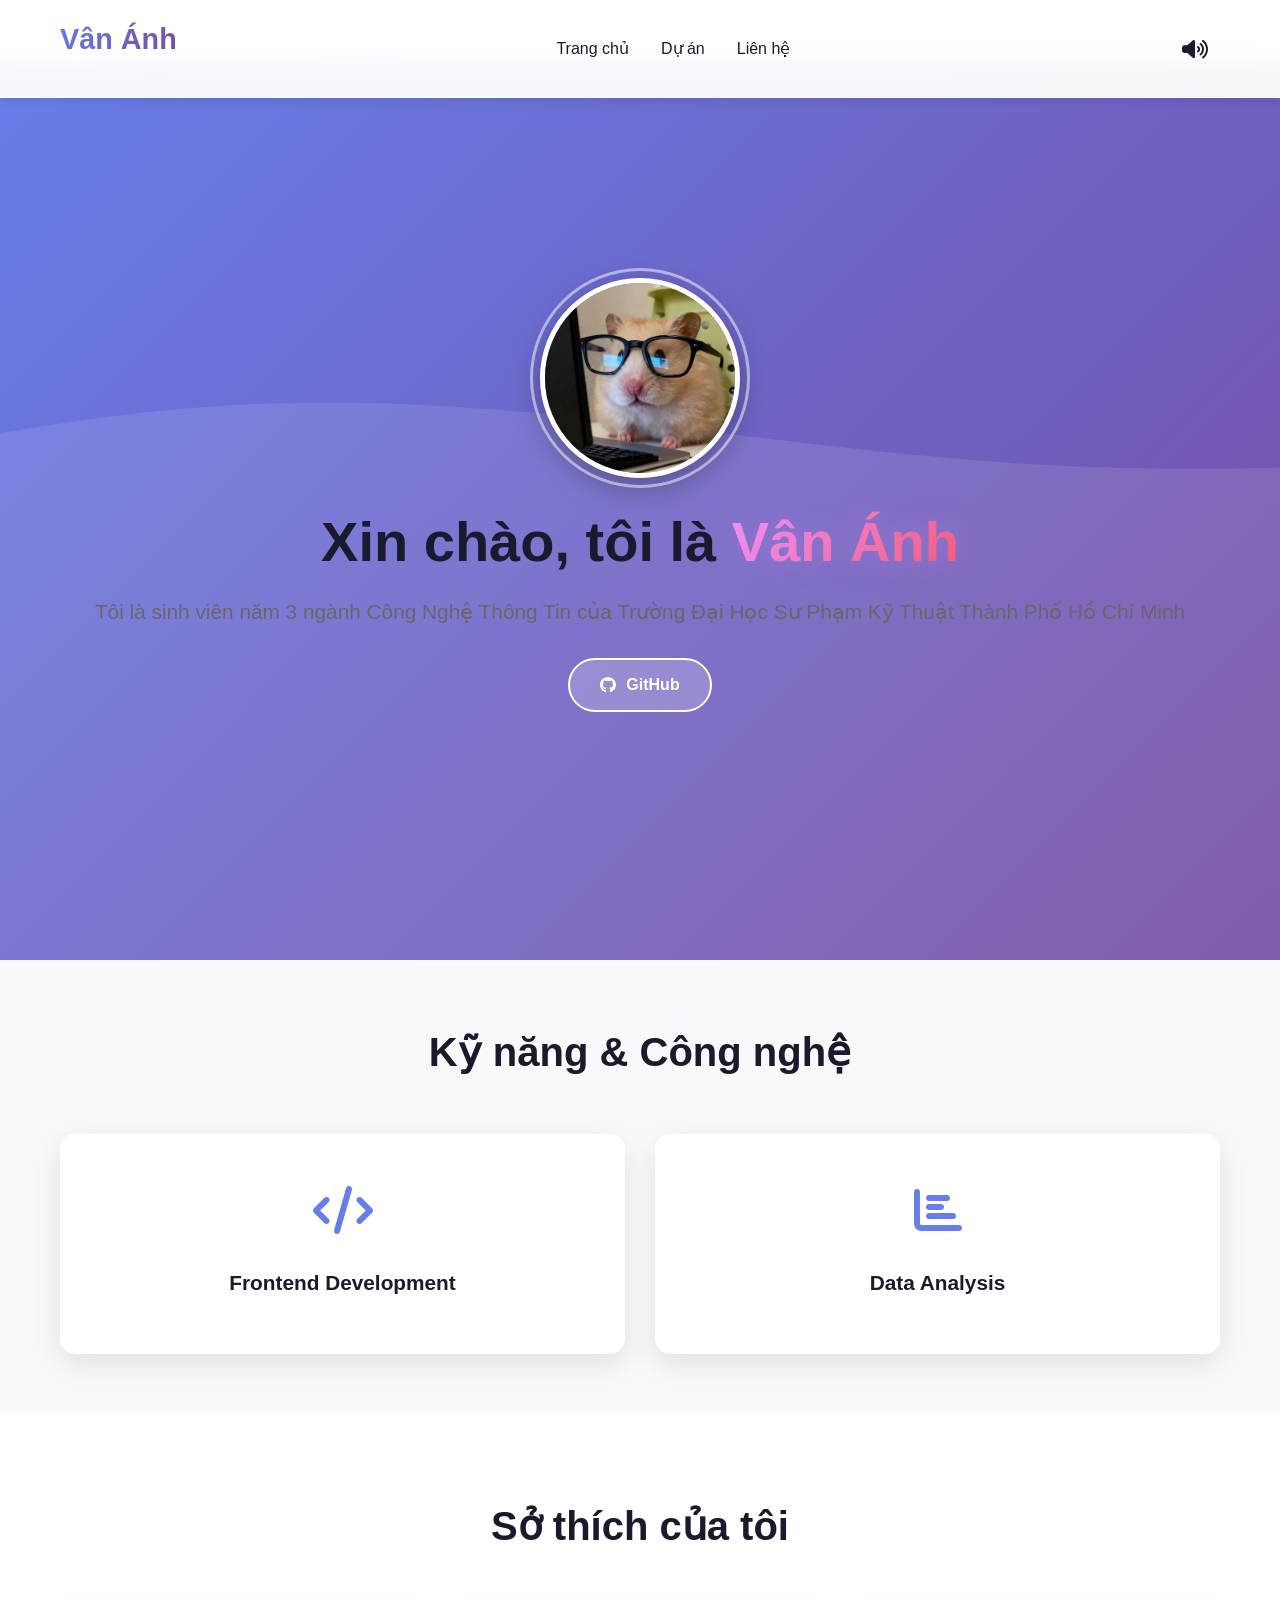
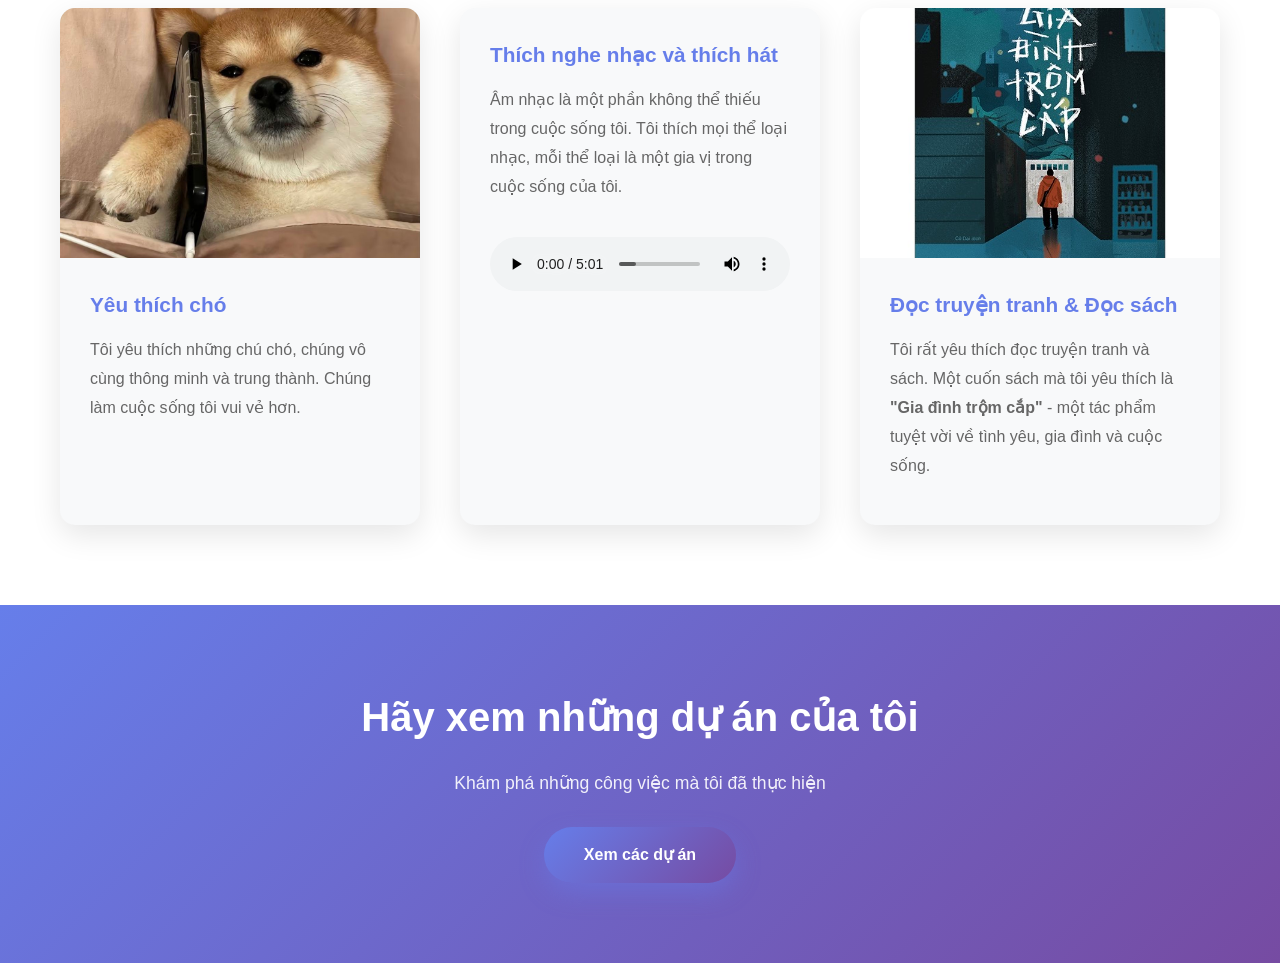
==== index.html @ 2f1a9554 "first commit" ====
<!DOCTYPE html>
<html lang="vi">
<head>
    <meta charset="UTF-8">
    <meta name="viewport" content="width=device-width, initial-scale=1.0">
    <title>Vân Ánh - Portfolio</title>
    <link rel="stylesheet" href="assets/main.css">
    <link rel="stylesheet" href="https://cdnjs.cloudflare.com/ajax/libs/font-awesome/6.4.0/css/all.min.css">
</head>
<body>

<!-- Background Audio -->
<audio id="bgAudio" loop style="display: none;">
    <source src="assets/resources/audio/background.mp3" type="audio/mpeg">
</audio>

<!-- Navigation -->
<nav class="navbar">
    <div class="navbar-container">
        <h2 class="logo">Vân Ánh</h2>
        <ul class="nav-menu">
            <li><a href="index.html" class="active">Trang chủ</a></li>
            <li><a href="project.html">Dự án</a></li>
            <li><a href="contact.html">Liên hệ</a></li>
        </ul>
        <!-- Music Toggle Button -->
        <button class="music-toggle" id="musicToggle" title="Bật/Tắt nhạc nền">
            <i class="fas fa-volume-up"></i>
        </button>
        <div class="hamburger">
            <span></span>
            <span></span>
            <span></span>
        </div>
    </div>
</nav>

<!-- Hero Section -->
<header class="hero" role="banner">
    <div class="hero-content">
        <div class="avatar-wrapper">
            <img src="assets/resources/image/avt.jpg" class="avatar" alt="Avatar của Vân Ánh" loading="lazy" decoding="async">
            <div class="avatar-border"></div>
        </div>
        <h1 class="title">Xin chào, tôi là <span class="highlight">Vân Ánh</span></h1>
        <p class="subtitle">Tôi là sinh viên năm 3 ngành Công Nghệ Thông Tin của Trường Đại Học Sư Phạm Kỹ Thuật Thành Phố Hồ Chí Minh</p>
        <nav class="social-links" aria-label="Mạng xã hội">
            <a href="https://github.com/Anhhvann" target="_blank" rel="noopener noreferrer" class="social-btn">
                <i class="fab fa-github" aria-hidden="true"></i> GitHub
            </a>
        </nav>
    </div>
    <div class="animated-bg" aria-hidden="true"></div>
</header>
<!-- Features Section -->
<section class="features" aria-labelledby="skills-heading">
    <div class="container">
        <h2 id="skills-heading">Kỹ năng & Công nghệ</h2>
        <div class="features-grid">
            <article class="feature-card">
                <div class="feature-icon"><i class="fas fa-code" aria-hidden="true"></i></div>
                <h3>Frontend Development</h3>
            </article>
            <article class="feature-card">
                <div class="feature-icon"><i class="fas fa-chart-bar" aria-hidden="true"></i></div>
                <h3>Data Analysis</h3>
            </article>
        </div>
    </div>
</section>

<!-- Interests Section -->
<section class="interests" aria-labelledby="interests-heading">
    <div class="container">
        <h2 id="interests-heading">Sở thích của tôi</h2>
        <div class="interests-grid">
            <!-- Interest 1: Dogs -->
            <article class="interest-card">
                <div class="interest-image">
                    <img src="assets/resources/image/dog.jpg" alt="Yêu thích những chú chó" loading="lazy" decoding="async">
                </div>
                <div class="interest-content">
                    <h3>Yêu thích chó</h3>
                    <p>Tôi yêu thích những chú chó, chúng vô cùng thông minh và trung thành. Chúng làm cuộc sống tôi vui vẻ hơn.</p>
                </div>
            </article>

            <!-- Interest 2: Singing -->
            <article class="interest-card">
                <div class="interest-content">
                    <h3>Thích nghe nhạc và thích hát</h3>
                    <p>Âm nhạc là một phần không thể thiếu trong cuộc sống tôi. Tôi thích mọi thể loại nhạc, mỗi thể loại là một gia vị trong cuộc sống của tôi.</p>
                    <div class="voice-player">
                        <audio controls style="width: 100%; margin-top: 15px;">
                            <source src="assets/resources/audio/myvoice.mp3" type="audio/mpeg">
                            Trình duyệt của bạn không hỗ trợ audio.
                        </audio>
                    </div>
                </div>
            </article>

            <!-- Interest 3: Reading Comics -->
            <article class="interest-card">
                <div class="interest-image">
                    <img src="assets/resources/image/book.jpeg" alt="Yêu thích đọc truyện tranh và sách" loading="lazy" decoding="async">
                </div>
                <div class="interest-content">
                    <h3>Đọc truyện tranh & Đọc sách</h3>
                    <p>Tôi rất yêu thích đọc truyện tranh và sách. Một cuốn sách mà tôi yêu thích là <strong>"Gia đình trộm cắp"</strong> - một tác phẩm tuyệt vời về tình yêu, gia đình và cuộc sống.</p>
                </div>
            </article>
        </div>
    </div>
</section>

<!-- CTA Section -->
<section class="cta-section" aria-labelledby="cta-heading">
    <div class="container">
        <h2 id="cta-heading">Hãy xem những dự án của tôi</h2>
        <p>Khám phá những công việc mà tôi đã thực hiện</p>
        <a href="project.html" class="btn btn-primary">Xem các dự án</a>
    </div>
</section>

<script src="assets/main.js"></script>
</body>
</html>
---- assets/main.css ----
/* ==================== VARIABLES & GLOBALS ==================== */
:root {
    --primary-color: #667eea;
    --secondary-color: #764ba2;
    --accent-color: #f093fb;
    --dark-bg: #0f0f23;
    --light-bg: #f8f9fa;
    --text-dark: #1a1a2e;
    --text-light: #666;
    --white: #ffffff;
    --border-color: #e0e0e0;
    --shadow: 0 10px 30px rgba(0, 0, 0, 0.1);
    --shadow-lg: 0 20px 60px rgba(0, 0, 0, 0.15);
    --transition: all 0.3s ease;
    --border-radius: 15px;
}

* {
    margin: 0;
    padding: 0;
    box-sizing: border-box;
}

html {
    scroll-behavior: smooth;
}

body {
    font-family: 'Segoe UI', Tahoma, Geneva, Verdana, sans-serif;
    color: var(--text-dark);
    background: var(--light-bg);
    line-height: 1.6;
    overflow-x: hidden;
}

/* Screen Reader Only */
.sr-only {
    position: absolute;
    width: 1px;
    height: 1px;
    padding: 0;
    margin: -1px;
    overflow: hidden;
    clip: rect(0, 0, 0, 0);
    white-space: nowrap;
    border-width: 0;
}

/* ==================== CONTAINER & UTILITIES ==================== */
.container {
    max-width: 1200px;
    margin: 0 auto;
    padding: 0 20px;
}

section {
    padding: 60px 0;
}

h1, h2, h3, h4, h5, h6 {
    color: var(--text-dark);
    font-weight: 700;
}

h2 {
    font-size: 2.5rem;
    margin-bottom: 20px;
    text-align: center;
}

p {
    color: var(--text-light);
}

a {
    text-decoration: none;
    color: var(--primary-color);
    transition: var(--transition);
}

a:hover {
    color: var(--secondary-color);
}

/* ==================== NAVBAR ==================== */
.navbar {
    position: fixed;
    top: 0;
    width: 100%;
    z-index: 1000;
    background: rgba(255, 255, 255, 0.95);
    backdrop-filter: blur(10px);
    -webkit-backdrop-filter: blur(10px);
    box-shadow: 0 2px 10px rgba(0, 0, 0, 0.1);
    padding: 1rem 0;
}

.navbar-container {
    max-width: 1200px;
    margin: 0 auto;
    padding: 0 20px;
    display: flex;
    justify-content: space-between;
    align-items: center;
}

.logo {
    font-size: 1.8rem;
    font-weight: 700;
    background: linear-gradient(135deg, var(--primary-color), var(--secondary-color));
    -webkit-background-clip: text;
    -webkit-text-fill-color: transparent;
    background-clip: text;
}

.nav-menu {
    display: flex;
    list-style: none;
    gap: 2rem;
}

.nav-menu a {
    color: var(--text-dark);
    font-weight: 500;
    position: relative;
    transition: var(--transition);
}

.nav-menu a::after {
    content: '';
    position: absolute;
    bottom: -5px;
    left: 0;
    width: 0;
    height: 2px;
    background: linear-gradient(135deg, var(--primary-color), var(--secondary-color));
    transition: var(--transition);
}

.nav-menu a:hover::after,
.nav-menu a.active::after {
    width: 100%;
}

.hamburger {
    display: none;
    flex-direction: column;
    cursor: pointer;
}

.hamburger span {
    width: 25px;
    height: 3px;
    background: var(--text-dark);
    margin: 5px 0;
    border-radius: 3px;
    transition: var(--transition);
}

/* ==================== MUSIC TOGGLE BUTTON ==================== */
.music-toggle {
    background: none;
    border: none;
    color: var(--text-dark);
    font-size: 1.3rem;
    cursor: pointer;
    padding: 8px 12px;
    transition: var(--transition);
    position: relative;
    display: flex;
    align-items: center;
    justify-content: center;
}

.music-toggle:hover {
    color: var(--primary-color);
    transform: scale(1.15);
}

.music-toggle.playing i {
    animation: music-pulse 0.6s ease-in-out infinite;
}

@keyframes music-pulse {
    0%, 100% { transform: scale(1); }
    50% { transform: scale(1.2); }
}

/* ==================== HERO SECTION ==================== */
.hero {
    margin-top: 60px;
    min-height: 100vh;
    display: flex;
    align-items: center;
    justify-content: center;
    position: relative;
    overflow: hidden;
    background: linear-gradient(135deg, #667eea 0%, #764ba2 100%);
}

.animated-bg {
    position: absolute;
    top: 0;
    left: 0;
    width: 100%;
    height: 100%;
    background: url('data:image/svg+xml,<svg xmlns="http://www.w3.org/2000/svg" viewBox="0 0 1440 320"><path fill="rgba(255,255,255,0.1)" fill-opacity="1" d="M0,96L48,112C96,128,192,160,288,160C384,160,480,128,576,122.7C672,117,768,139,864,144C960,149,1056,139,1152,128C1248,117,1344,107,1392,101.3L1440,96L1440,320L1392,320C1344,320,1248,320,1152,320C1056,320,960,320,864,320C768,320,672,320,576,320C480,320,384,320,288,320C192,320,96,320,48,320L0,320Z"></path></svg>') no-repeat bottom;
    background-size: cover;
    animation: float 6s ease-in-out infinite;
}

@keyframes float {
    0%, 100% { transform: translateY(0px); }
    50% { transform: translateY(-20px); }
}

.hero-content {
    position: relative;
    z-index: 1;
    text-align: center;
    color: white;
    animation: slideInUp 0.8s ease-out;
}

@keyframes slideInUp {
    from {
        opacity: 0;
        transform: translateY(30px);
    }
    to {
        opacity: 1;
        transform: translateY(0);
    }
}

.avatar-wrapper {
    position: relative;
    width: 200px;
    height: 200px;
    margin: 0 auto 30px;
}

.avatar {
    width: 100%;
    height: 100%;
    border-radius: 50%;
    object-fit: cover;
    border: 5px solid white;
    box-shadow: 0 10px 30px rgba(0, 0, 0, 0.3);
    animation: zoomIn 0.8s ease-out;
}

@keyframes zoomIn {
    from {
        opacity: 0;
        transform: scale(0.8);
    }
    to {
        opacity: 1;
        transform: scale(1);
    }
}

.avatar-border {
    position: absolute;
    top: -10px;
    left: -10px;
    width: calc(100% + 20px);
    height: calc(100% + 20px);
    border: 3px solid rgba(255, 255, 255, 0.5);
    border-radius: 50%;
    animation: spin 3s linear infinite;
}

@keyframes spin {
    from { transform: rotate(0deg); }
    to { transform: rotate(360deg); }
}

.title {
    font-size: 3.5rem;
    font-weight: 700;
    margin: 20px 0;
    line-height: 1.2;
}

.highlight {
    background: linear-gradient(135deg, #f093fb, #f5576c);
    -webkit-background-clip: text;
    -webkit-text-fill-color: transparent;
    background-clip: text;
    text-shadow: 0 0 30px rgba(240, 147, 251, 0.3);
}

.subtitle {
    font-size: 1.3rem;
    margin: 15px 0 30px;
    opacity: 0.95;
    font-weight: 300;
}

.social-links {
    display: flex;
    gap: 20px;
    justify-content: center;
    flex-wrap: wrap;
    margin: 30px 0;
}

.social-btn {
    display: inline-flex;
    align-items: center;
    gap: 10px;
    padding: 12px 30px;
    background: rgba(255, 255, 255, 0.2);
    color: white;
    border-radius: 50px;
    border: 2px solid white;
    font-weight: 600;
    transition: var(--transition);
    backdrop-filter: blur(10px);
}

.social-btn:hover {
    background: white;
    color: var(--primary-color);
    transform: translateY(-3px);
    box-shadow: 0 10px 25px rgba(0, 0, 0, 0.2);
}

.scroll-down {
    position: absolute;
    bottom: 30px;
    left: 50%;
    transform: translateX(-50%);
    display: flex;
    flex-direction: column;
    align-items: center;
    color: white;
    cursor: pointer;
    animation: bounce 2s infinite;
}

@keyframes bounce {
    0%, 100% { transform: translateX(-50%) translateY(0); }
    50% { transform: translateX(-50%) translateY(-10px); }
}

.scroll-down i {
    margin-top: 10px;
    font-size: 1.5rem;
}

/* ==================== AUDIO SECTION ==================== */
.audio-section {
    background: var(--white);
    text-align: center;
}

.audio-section h2 {
    color: var(--primary-color);
    margin-bottom: 30px;
}

.audio-box {
    max-width: 600px;
    margin: 0 auto;
    padding: 30px;
    background: var(--light-bg);
    border-radius: 15px;
    box-shadow: var(--shadow);
}

.audio-box audio {
    width: 100%;
    outline: none;
}

/* ==================== FEATURES SECTION ==================== */
.features {
    background: var(--light-bg);
}

.features h2 {
    color: var(--text-dark);
    margin-bottom: 50px;
}

.features-grid {
    display: grid;
    grid-template-columns: repeat(auto-fit, minmax(300px, 1fr));
    gap: 30px;
}

.feature-card {
    background: white;
    padding: 40px 30px;
    border-radius: 15px;
    text-align: center;
    box-shadow: var(--shadow);
    transition: var(--transition);
    cursor: pointer;
    position: relative;
    overflow: hidden;
}

.feature-card::before {
    content: '';
    position: absolute;
    top: 0;
    left: -100%;
    width: 100%;
    height: 100%;
    background: linear-gradient(135deg, var(--primary-color), var(--secondary-color));
    transition: var(--transition);
    z-index: -1;
}

.feature-card:hover::before {
    left: 0;
}

.feature-card:hover {
    transform: translateY(-10px);
    box-shadow: var(--shadow-lg);
}

.feature-card:hover .feature-icon {
    color: white;
    transform: scale(1.1) rotateZ(10deg);
}

.feature-card:hover h3,
.feature-card:hover p {
    color: white;
}

.feature-icon {
    font-size: 3rem;
    color: var(--primary-color);
    margin-bottom: 15px;
    transition: var(--transition);
}

.feature-card h3 {
    margin: 15px 0;
    font-size: 1.3rem;
}

.feature-card p {
    font-size: 0.95rem;
}

/* ==================== INTERESTS SECTION ==================== */
.interests {
    background: white;
    padding: 80px 0;
}

.interests h2 {
    color: var(--text-dark);
    margin-bottom: 50px;
    text-align: center;
}

.interests-grid {
    display: grid;
    grid-template-columns: repeat(auto-fit, minmax(350px, 1fr));
    gap: 40px;
}

.interest-card {
    background: var(--light-bg);
    border-radius: var(--border-radius);
    overflow: hidden;
    box-shadow: var(--shadow);
    transition: var(--transition);
}

.interest-card:hover {
    transform: translateY(-10px);
    box-shadow: var(--shadow-lg);
}

.interest-image {
    width: 100%;
    height: 250px;
    overflow: hidden;
    background: linear-gradient(135deg, var(--primary-color), var(--secondary-color));
}

.interest-image img {
    width: 100%;
    height: 100%;
    object-fit: cover;
    transition: var(--transition);
}

.interest-card:hover .interest-image img {
    transform: scale(1.05);
}

.interest-content {
    padding: 30px;
}

.interest-content h3 {
    font-size: 1.3rem;
    margin-bottom: 15px;
    color: var(--primary-color);
}

.interest-content p {
    color: var(--text-light);
    line-height: 1.8;
    margin-bottom: 15px;
}

.voice-player {
    margin-top: 20px;
}

.voice-player audio {
    border-radius: 8px;
}

/* ==================== PROJECTS SECTION ==================== */
.page-header {
    background: linear-gradient(135deg, var(--primary-color), var(--secondary-color));
    color: white;
    text-align: center;
    padding: 100px 0 60px;
    margin-top: 60px;
}

.page-header h1 {
    color: white;
    font-size: 2.5rem;
    margin-bottom: 10px;
}

.page-header p {
    color: rgba(255, 255, 255, 0.9);
    font-size: 1.1rem;
}

.projects-section {
    background: var(--light-bg);
    padding: 80px 0;
}

.projects-grid {
    display: grid;
    grid-template-columns: repeat(auto-fit, minmax(350px, 1fr));
    gap: 40px;
}

.project-card {
    background: white;
    border-radius: 15px;
    overflow: hidden;
    box-shadow: var(--shadow);
    transition: var(--transition);
    animation: fadeInUp 0.6s ease-out both;
}

@keyframes fadeInUp {
    from {
        opacity: 0;
        transform: translateY(30px);
    }
    to {
        opacity: 1;
        transform: translateY(0);
    }
}

.project-card:hover {
    transform: translateY(-15px);
    box-shadow: var(--shadow-lg);
}

.project-image {
    position: relative;
    overflow: hidden;
    height: 250px;
    background: linear-gradient(135deg, #667eea, #764ba2);
}

.project-image img {
    width: 100%;
    height: 100%;
    object-fit: cover;
    transition: var(--transition);
}

.project-card:hover .project-image img {
    transform: scale(1.1);
}

.project-overlay {
    position: absolute;
    top: 0;
    left: 0;
    width: 100%;
    height: 100%;
    background: rgba(102, 126, 234, 0.9);
    display: flex;
    align-items: center;
    justify-content: center;
    opacity: 0;
    transition: var(--transition);
}

.project-card:hover .project-overlay {
    opacity: 1;
}

.project-links {
    display: flex;
    gap: 15px;
}

.project-link {
    display: inline-flex;
    align-items: center;
    gap: 8px;
    padding: 10px 20px;
    background: white;
    color: var(--primary-color);
    border-radius: 25px;
    font-weight: 600;
    transition: var(--transition);
}

.project-link:hover {
    background: var(--accent-color);
    color: white;
    transform: scale(1.05);
}

.project-content {
    padding: 25px;
}

.project-content h3 {
    font-size: 1.3rem;
    margin-bottom: 8px;
}

.project-tech {
    color: var(--primary-color);
    font-weight: 600;
    font-size: 0.9rem;
    margin-bottom: 12px;
}

.project-desc {
    color: var(--text-light);
    font-size: 0.95rem;
    margin-bottom: 15px;
}

.project-tags {
    display: flex;
    flex-wrap: wrap;
    gap: 8px;
}

.tag {
    display: inline-block;
    padding: 5px 12px;
    background: var(--light-bg);
    color: var(--primary-color);
    border-radius: 20px;
    font-size: 0.85rem;
    font-weight: 600;
    transition: var(--transition);
}

.tag:hover {
    background: var(--primary-color);
    color: white;
}

/* ==================== CTA SECTION ==================== */
.cta-section {
    background: linear-gradient(135deg, var(--primary-color), var(--secondary-color));
    color: white;
    text-align: center;
    padding: 80px 0;
}

.cta-section h2 {
    color: white;
    font-size: 2.5rem;
}

.cta-section p {
    color: rgba(255, 255, 255, 0.9);
    font-size: 1.1rem;
    margin-bottom: 30px;
}

.cta-links {
    display: flex;
    gap: 20px;
    justify-content: center;
    flex-wrap: wrap;
}

/* ==================== BUTTONS ==================== */
.btn {
    display: inline-flex;
    align-items: center;
    gap: 10px;
    padding: 15px 40px;
    border-radius: 50px;
    font-weight: 600;
    font-size: 1rem;
    transition: var(--transition);
    cursor: pointer;
    border: none;
    text-decoration: none;
}

.btn-primary {
    background: linear-gradient(135deg, var(--primary-color), var(--secondary-color));
    color: white;
    box-shadow: 0 10px 25px rgba(102, 126, 234, 0.4);
}

.btn-primary:hover {
    transform: translateY(-3px);
    box-shadow: 0 15px 35px rgba(102, 126, 234, 0.6);
}

.btn-secondary {
    background: rgba(255, 255, 255, 0.2);
    color: white;
    border: 2px solid white;
    backdrop-filter: blur(10px);
}

.btn-secondary:hover {
    background: white;
    color: var(--primary-color);
}

/* ==================== FOOTER ==================== */
.footer {
    background: var(--text-dark);
    color: white;
    padding: 60px 0 20px;
}

.footer-content {
    display: grid;
    grid-template-columns: repeat(auto-fit, minmax(250px, 1fr));
    gap: 40px;
    margin-bottom: 40px;
}

.footer-section h3 {
    color: var(--primary-color);
    margin-bottom: 15px;
}

.footer-section p {
    color: rgba(255, 255, 255, 0.7);
}

.footer-section ul {
    list-style: none;
}

.footer-section ul li {
    margin-bottom: 10px;
}

.footer-section a {
    color: rgba(255, 255, 255, 0.7);
    transition: var(--transition);
}

.footer-section a:hover {
    color: var(--primary-color);
}

.social-icons {
    display: flex;
    gap: 15px;
}

.social-icons a {
    width: 40px;
    height: 40px;
    display: flex;
    align-items: center;
    justify-content: center;
    background: rgba(255, 255, 255, 0.1);
    border-radius: 50%;
    transition: var(--transition);
}

.social-icons a:hover {
    background: var(--primary-color);
    transform: translateY(-3px);
}

.footer-bottom {
    border-top: 1px solid rgba(255, 255, 255, 0.1);
    padding-top: 20px;
    text-align: center;
    color: rgba(255, 255, 255, 0.6);
}

/* ==================== RESPONSIVE DESIGN ==================== */
@media (max-width: 768px) {
    .hamburger {
        display: flex;
    }

    .nav-menu {
        position: fixed;
        left: -100%;
        top: 60px;
        flex-direction: column;
        background: white;
        width: 100%;
        text-align: center;
        transition: 0.3s;
        box-shadow: 0 10px 27px rgba(0, 0, 0, 0.1);
        padding: 20px 0;
    }

    .nav-menu.active {
        left: 0;
    }

    .title {
        font-size: 2.5rem;
    }

    .subtitle {
        font-size: 1rem;
    }

    h2 {
        font-size: 2rem;
    }

    .projects-grid {
        grid-template-columns: 1fr;
    }

    .feature-card {
        padding: 30px 20px;
    }

    .social-links {
        flex-direction: column;
    }

    .social-btn {
        width: 100%;
        justify-content: center;
    }

    .cta-links {
        flex-direction: column;
    }

    .btn {
        width: 100%;
        justify-content: center;
    }

    section {
        padding: 40px 0;
    }
}

@media (max-width: 480px) {
    .title {
        font-size: 2rem;
    }

    h2 {
        font-size: 1.5rem;
    }

    .projects-grid {
        gap: 20px;
    }

    .nav-menu {
        gap: 1rem;
    }

    .avatar-wrapper {
        width: 150px;
        height: 150px;
    }

    .feature-icon {
        font-size: 2.5rem;
    }
}

/* ==================== RIPPLE EFFECT ==================== */
.ripple {
    position: absolute;
    border-radius: 50%;
    background: rgba(255, 255, 255, 0.6);
    transform: scale(0);
    animation: ripple-animation 0.6s ease-out;
    pointer-events: none;
}

@keyframes ripple-animation {
    to {
        transform: scale(4);
        opacity: 0;
    }
}

/* ==================== SCROLL TO TOP BUTTON ==================== */
#scrollToTopBtn {
    position: fixed;
    bottom: 30px;
    right: 30px;
    width: 50px;
    height: 50px;
    background: linear-gradient(135deg, var(--primary-color), var(--secondary-color));
    color: white;
    border: none;
    border-radius: 50%;
    font-size: 1.5rem;
    cursor: pointer;
    display: none;
    align-items: center;
    justify-content: center;
    box-shadow: 0 10px 25px rgba(102, 126, 234, 0.4);
    transition: all 0.3s ease;
    z-index: 999;
}

#scrollToTopBtn:hover {
    transform: translateY(-5px);
    box-shadow: 0 15px 35px rgba(102, 126, 234, 0.6);
}

/* ==================== DARK MODE ==================== */
body.dark-mode {
    background: #1a1a2e;
    color: #e0e0e0;
}

body.dark-mode header,
body.dark-mode section,
body.dark-mode .project-card,
body.dark-mode .feature-card {
    background: #16213e;
    color: #e0e0e0;
}

body.dark-mode .navbar {
    background: rgba(22, 33, 62, 0.95);
}

/* ==================== LOADING ANIMATION ==================== */
.loading {
    display: inline-block;
    width: 20px;
    height: 20px;
    border: 4px solid rgba(102, 126, 234, 0.1);
    border-radius: 50%;
    border-top-color: var(--primary-color);
    animation: spin 1s ease-in-out infinite;
}

/* ==================== FADE IN ANIMATION ==================== */
@keyframes fadeIn {
    from {
        opacity: 0;
    }
    to {
        opacity: 1;
    }
}

body {
    animation: fadeIn 0.5s ease-out;
}
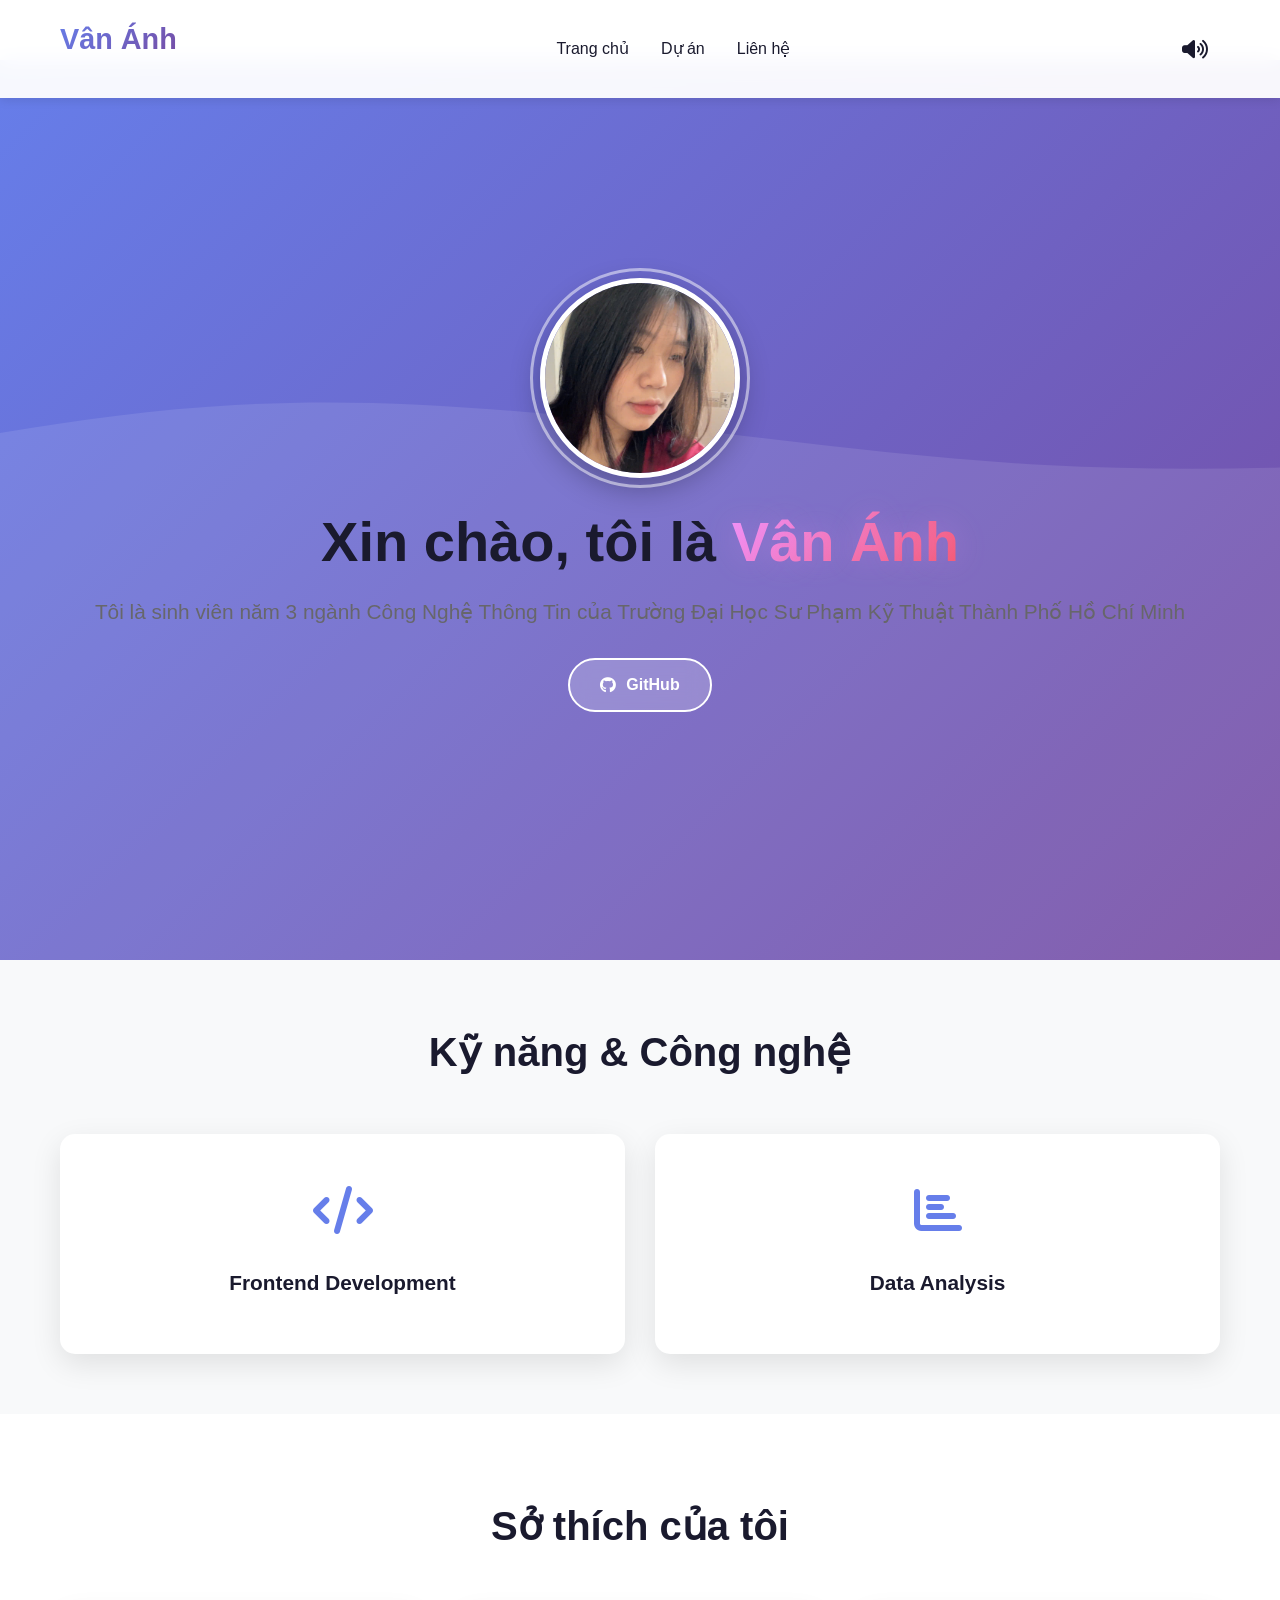
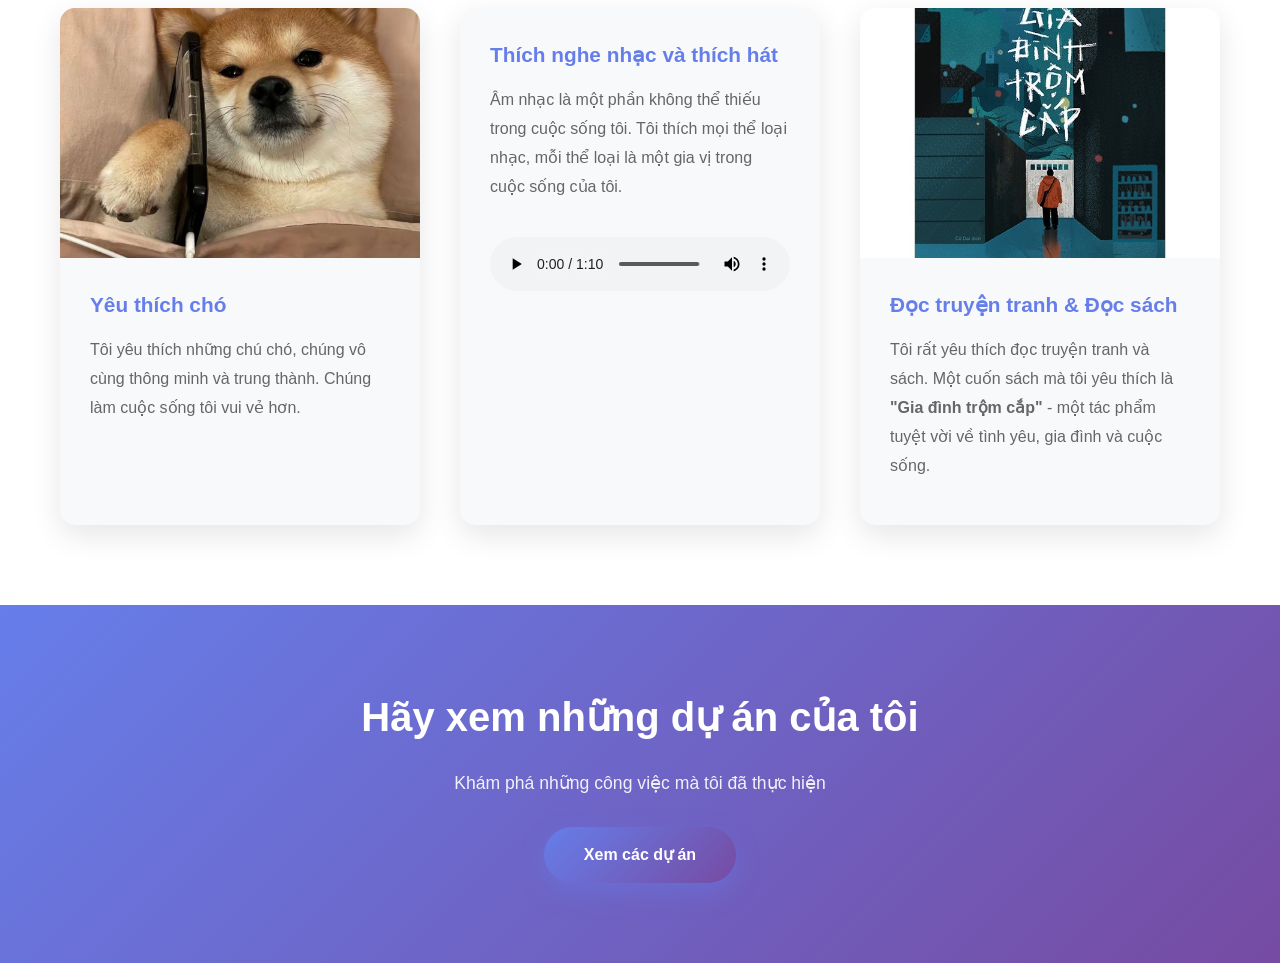
==== commit fdf3a18c: "update avt" ====
--- a/index.html
+++ b/index.html
@@ -3,7 +3,7 @@
 <head>
     <meta charset="UTF-8">
     <meta name="viewport" content="width=device-width, initial-scale=1.0">
-    <title>Vân Ánh - Portfolio</title>
+    <title>Vân Ánh</title>
     <link rel="stylesheet" href="assets/main.css">
     <link rel="stylesheet" href="https://cdnjs.cloudflare.com/ajax/libs/font-awesome/6.4.0/css/all.min.css">
 </head>
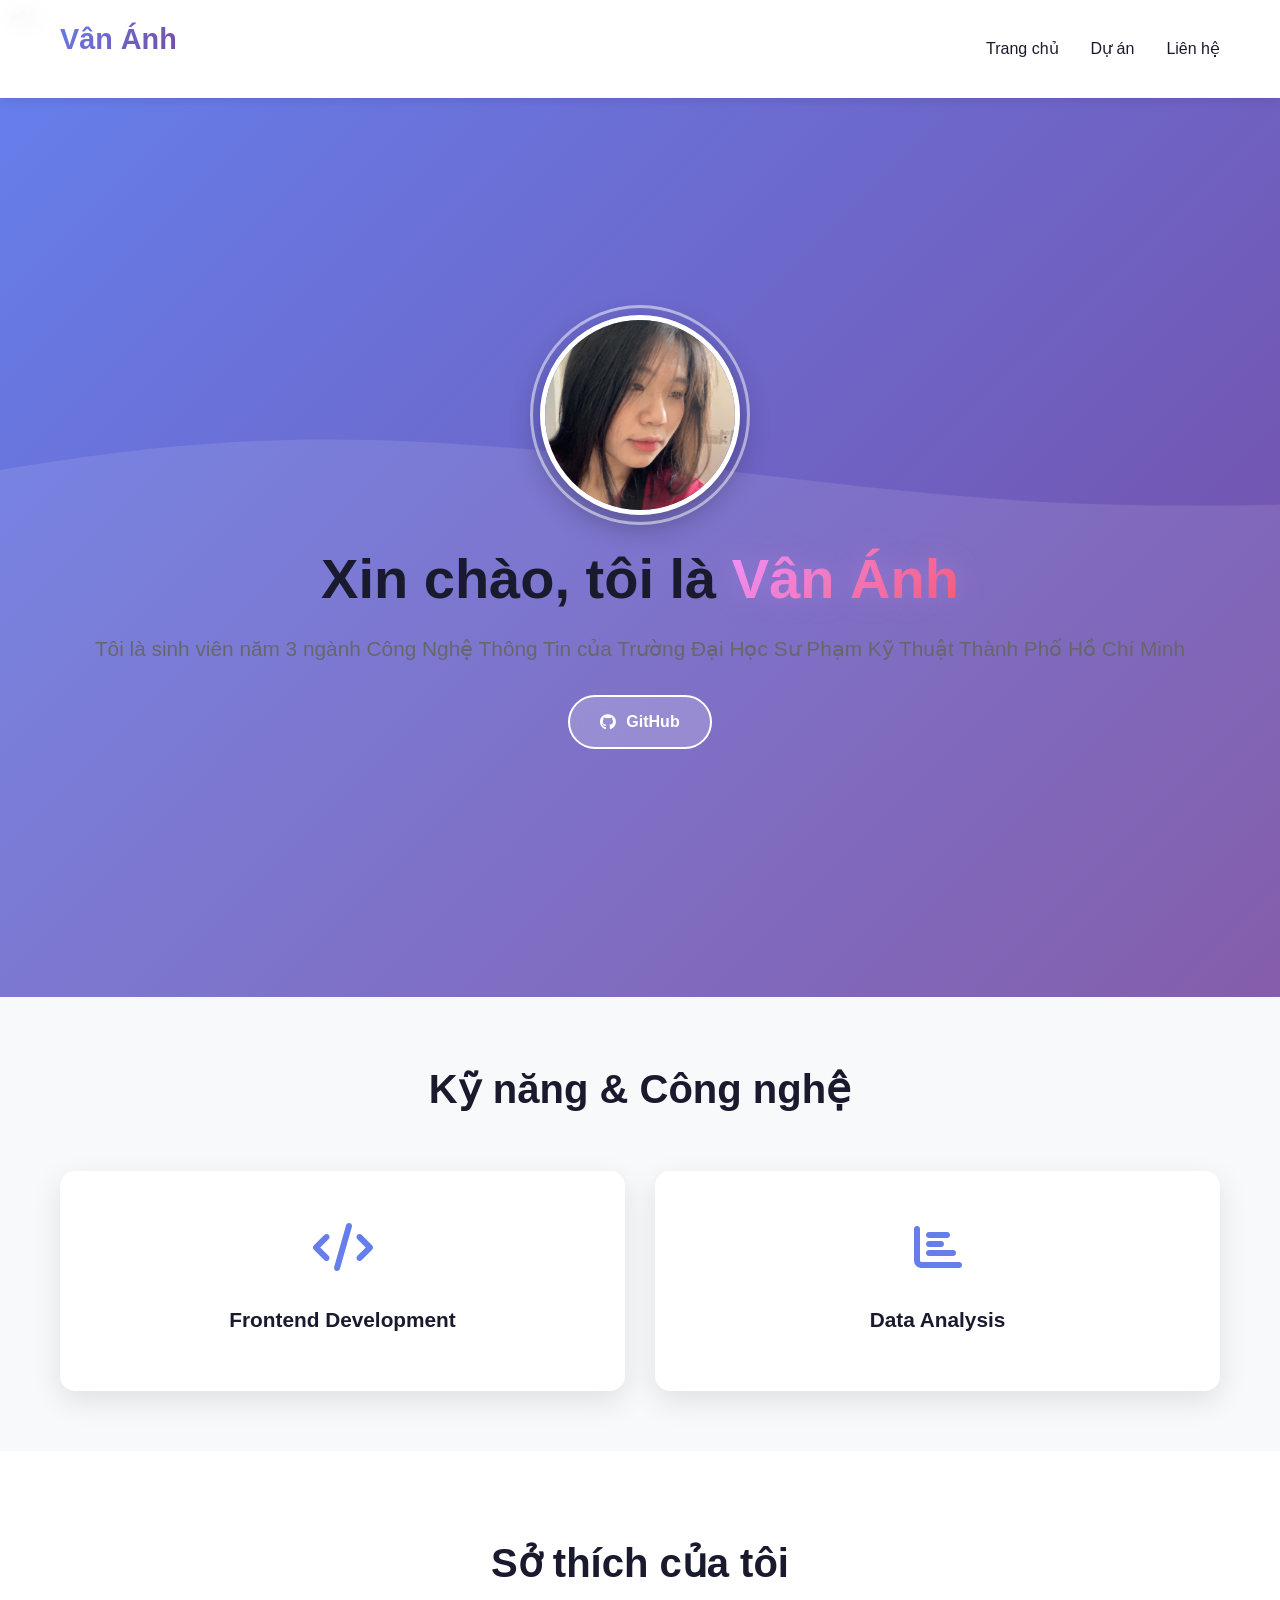
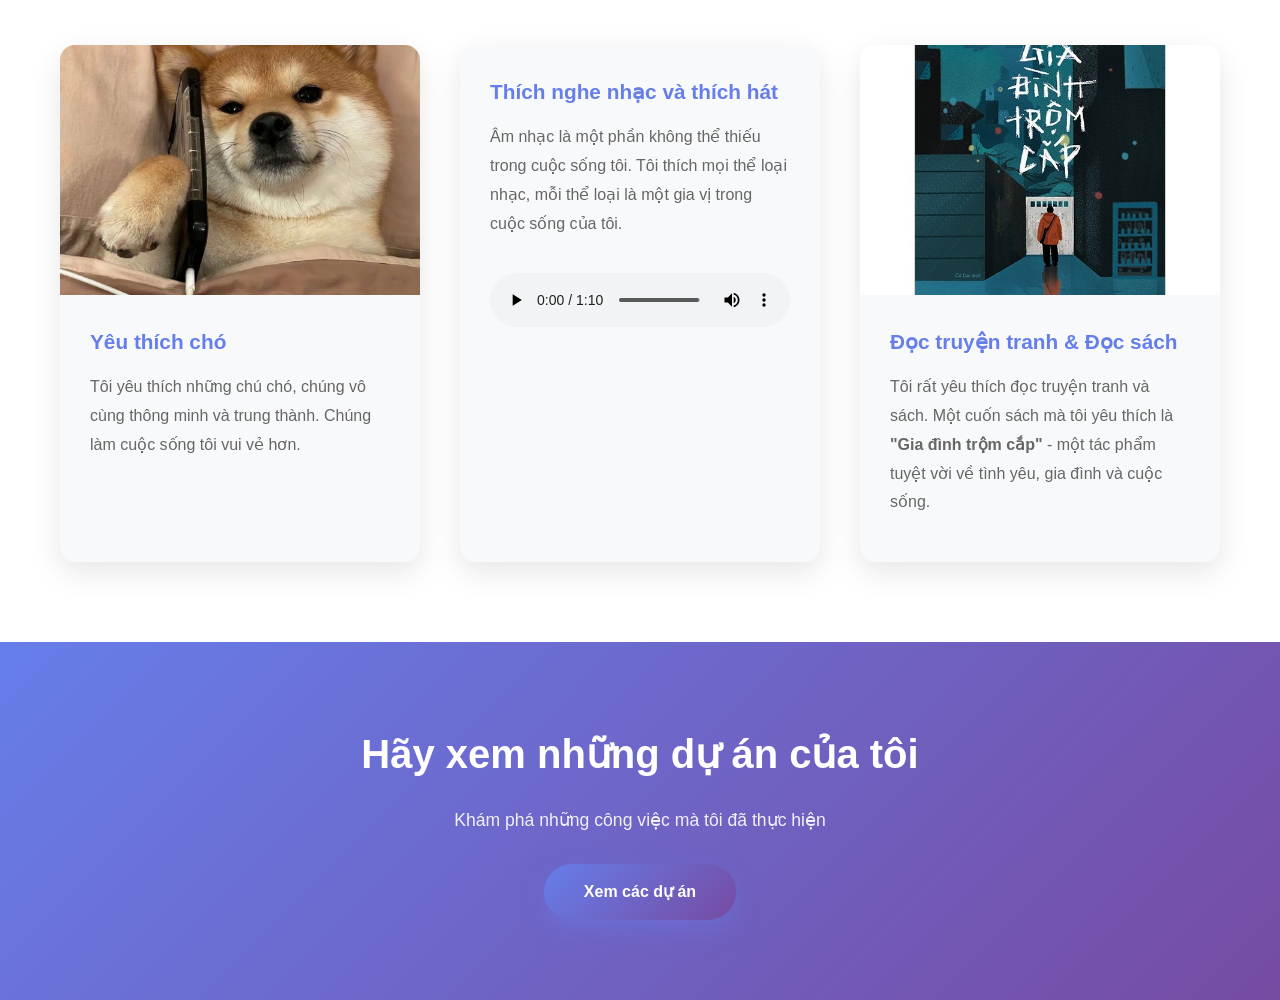
==== commit b5ad0148: "second commit" ====
--- a/index.html
+++ b/index.html
@@ -10,9 +10,12 @@
 <body>
 
 <!-- Background Audio -->
-<audio id="bgAudio" loop style="display: none;">
-    <source src="assets/resources/audio/background.mp3" type="audio/mpeg">
+<audio id="bgAudio" loop autoplay muted style="display: none;">
+       <source src="assets/resources/audio/background.mp3" type="audio/mpeg">
 </audio>
+ <button class="music-toggle" id="musicToggle" title="Bật/Tắt nhạc nền">
+        <i class="fas fa-volume-up"></i>
+</button>
 
 <!-- Navigation -->
 <nav class="navbar">
@@ -23,10 +26,6 @@
             <li><a href="project.html">Dự án</a></li>
             <li><a href="contact.html">Liên hệ</a></li>
         </ul>
-        <!-- Music Toggle Button -->
-        <button class="music-toggle" id="musicToggle" title="Bật/Tắt nhạc nền">
-            <i class="fas fa-volume-up"></i>
-        </button>
         <div class="hamburger">
             <span></span>
             <span></span>
@@ -39,7 +38,7 @@
 <header class="hero" role="banner">
     <div class="hero-content">
         <div class="avatar-wrapper">
-            <img src="assets/resources/image/avt.jpg" class="avatar" alt="Avatar của Vân Ánh" loading="lazy" decoding="async">
+            <img src="assets/resources/image/avatar.jpg" class="avatar" alt="Avatar của Vân Ánh" loading="lazy" decoding="async">
             <div class="avatar-border"></div>
         </div>
         <h1 class="title">Xin chào, tôi là <span class="highlight">Vân Ánh</span></h1>
@@ -92,7 +91,7 @@
                     <p>Âm nhạc là một phần không thể thiếu trong cuộc sống tôi. Tôi thích mọi thể loại nhạc, mỗi thể loại là một gia vị trong cuộc sống của tôi.</p>
                     <div class="voice-player">
                         <audio controls style="width: 100%; margin-top: 15px;">
-                            <source src="assets/resources/audio/myvoice.mp3" type="audio/mpeg">
+                            <source src="assets/resources/audio/voice.mp3" type="audio/mpeg">
                             Trình duyệt của bạn không hỗ trợ audio.
                         </audio>
                     </div>
